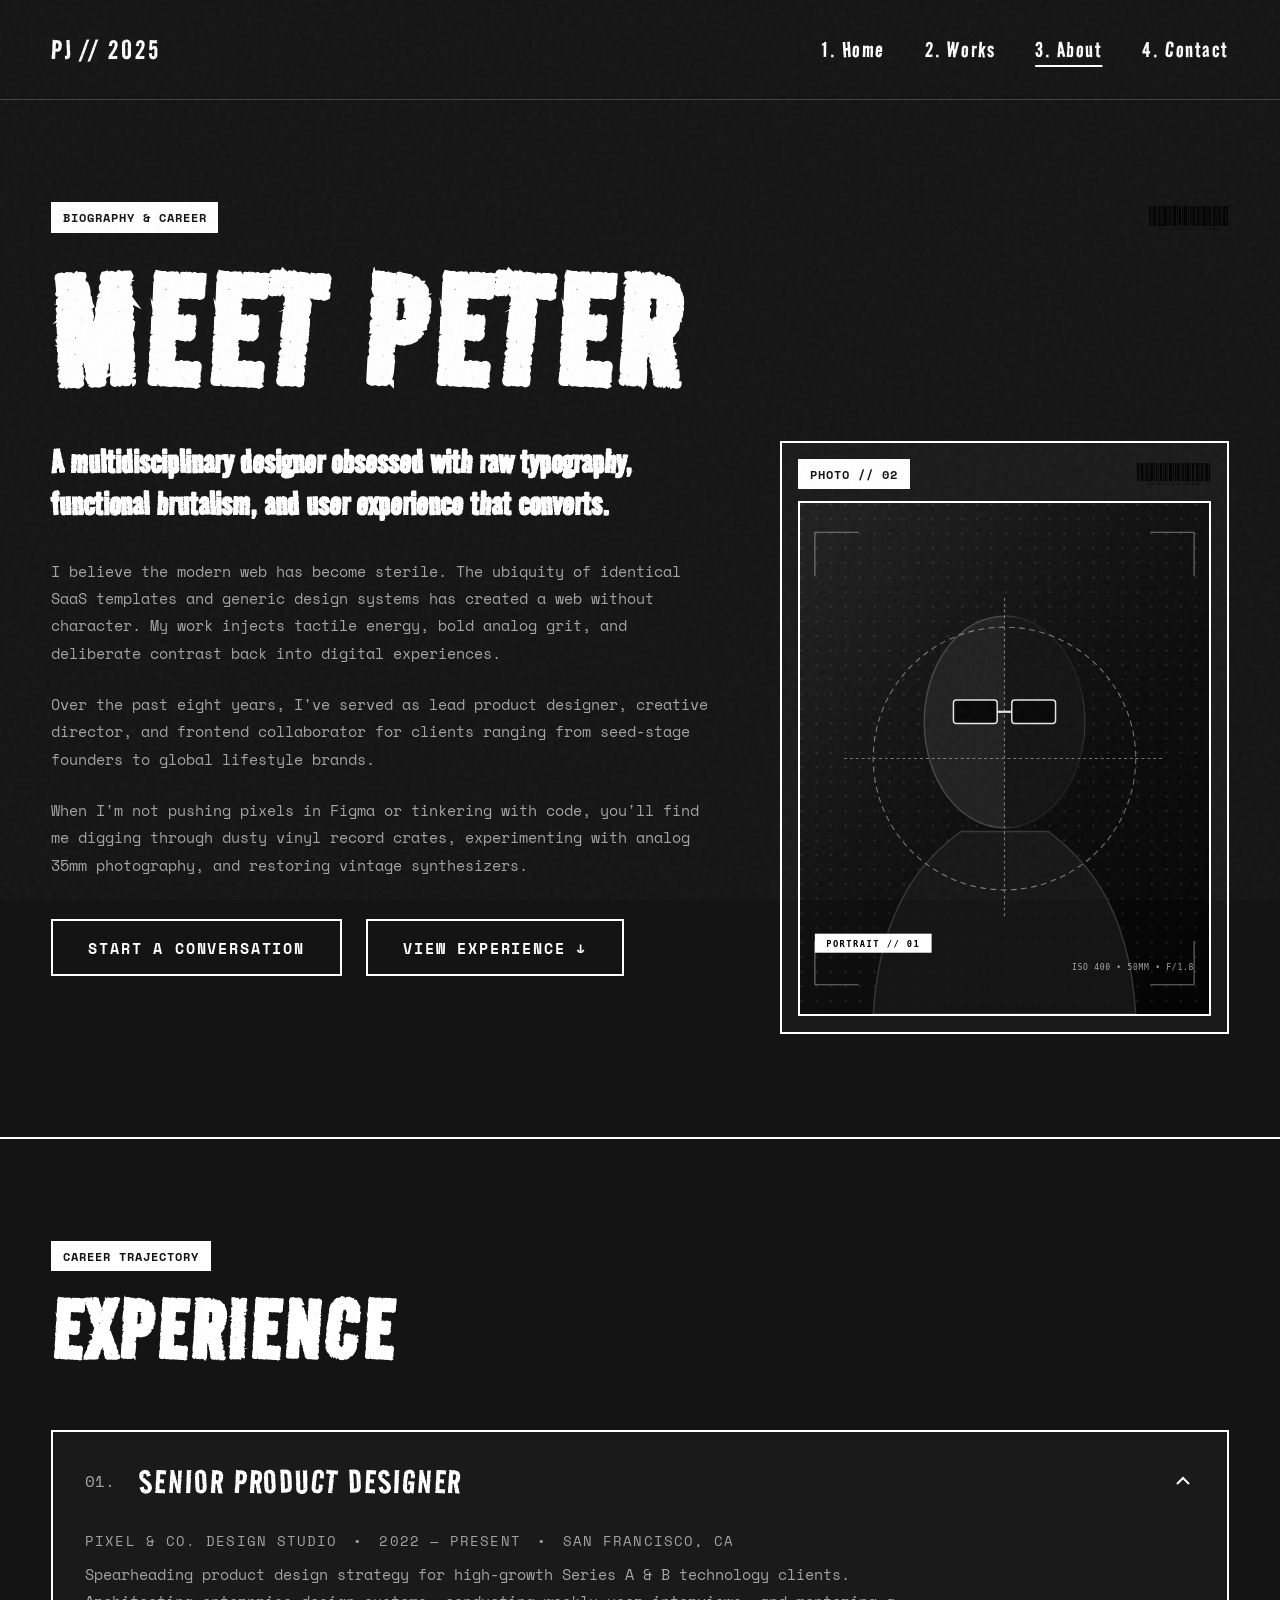
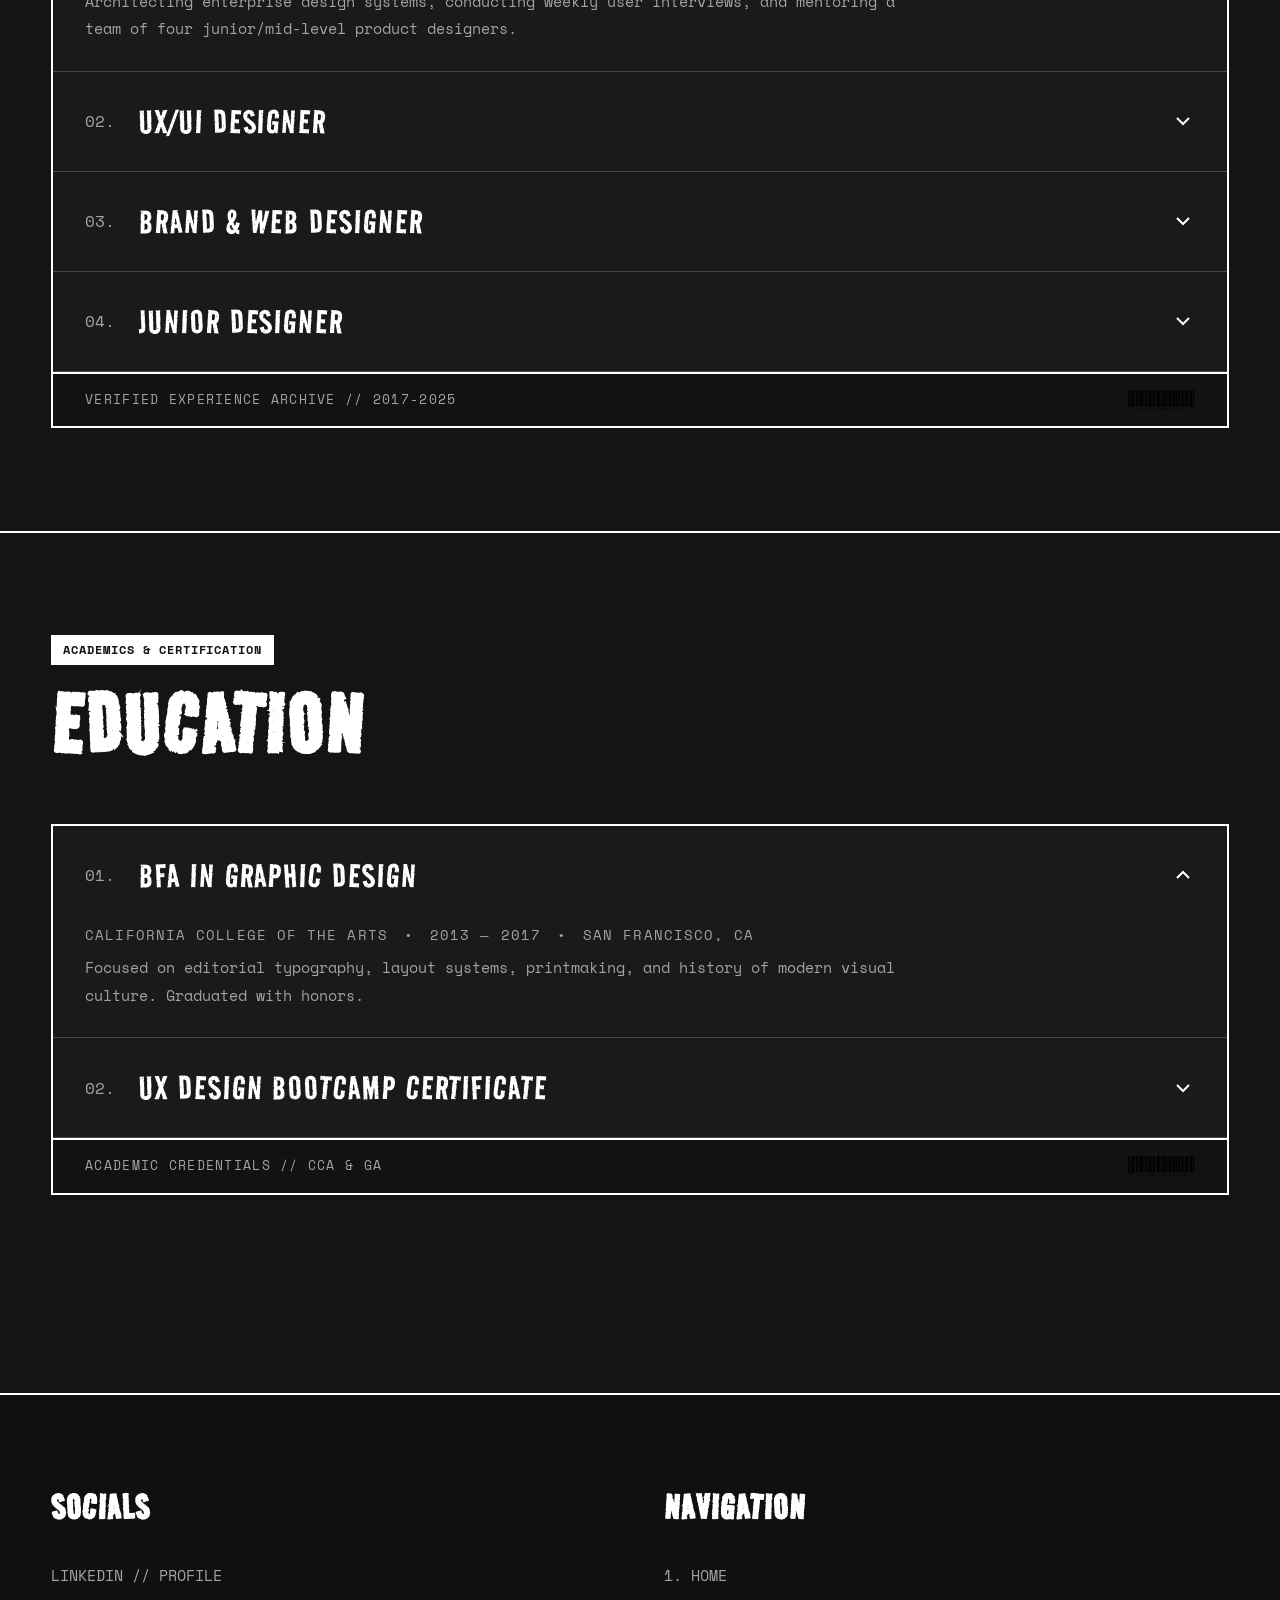
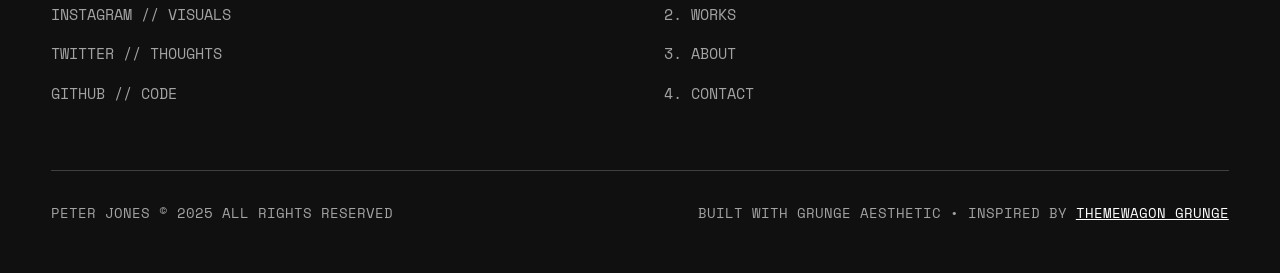
==== about.html @ 75d9b3d8 "Initial commit: Grunge aesthetic portfolio website" ====
<!DOCTYPE html>
<html lang="en">
<head>
  <meta charset="UTF-8">
  <meta name="viewport" content="width=device-width, initial-scale=1.0">
  <title>About | Portfolio</title>
  <link rel="stylesheet" href="css/style.css">
  <link rel="icon" href="assets/barcode.svg" type="image/svg+xml">
</head>
<body>
  <!-- Grain Overlay -->
  <div class="noise-overlay" aria-hidden="true"></div>

  <!-- Header Navigation -->
  <header class="site-header">
    <div class="site-container nav-wrapper">
      <a href="index.html" class="logo-stamp">
        <span>PJ // 2025</span>
      </a>

      <nav aria-label="Main Navigation">
        <ul class="nav-links">
          <li><a href="index.html" class="nav-link">1. Home</a></li>
          <li><a href="works.html" class="nav-link">2. Works</a></li>
          <li><a href="about.html" class="nav-link active">3. About</a></li>
          <li><a href="contact.html" class="nav-link">4. Contact</a></li>
        </ul>
      </nav>

      <button class="mobile-nav-toggle" aria-expanded="false" aria-label="Toggle navigation">
        MENU
      </button>
    </div>
  </header>

  <!-- Mobile Drawer Menu -->
  <div class="mobile-drawer" aria-hidden="true">
    <ul>
      <li><a href="index.html" class="nav-link">1. Home</a></li>
      <li><a href="works.html" class="nav-link">2. Works</a></li>
      <li><a href="about.html" class="nav-link active">3. About</a></li>
      <li><a href="contact.html" class="nav-link">4. Contact</a></li>
    </ul>
  </div>

  <main style="padding-top: 100px;">
    <!-- ======================================================================
         ABOUT HERO SECTION
         ====================================================================== -->
    <section class="section-spacing">
      <div class="site-container">
        
        <div class="hero-meta-bar">
          <span class="badge-pill">BIOGRAPHY &amp; CAREER</span>
          <img src="assets/barcode.svg" alt="Barcode element" style="height: 24px; width: auto;">
        </div>

        <!-- Giant Distressed Name -->
        <!-- PLACEHOLDER: Replace "MEET PETER" with your name -->
        <h1 class="font-grunge text-giant" style="margin-bottom: 2rem;">
          MEET PETER
        </h1>

        <div class="about-grid">
          <div>
            <!-- PLACEHOLDER: Main philosophy headline -->
            <h2 class="about-lead">
              A multidisciplinary designer obsessed with raw typography, functional brutalism, and user experience that converts.
            </h2>

            <div class="about-paragraphs">
              <!-- PLACEHOLDER: Bio text -->
              <p>
                I believe the modern web has become sterile. The ubiquity of identical SaaS templates and generic design systems has created a web without character. My work injects tactile energy, bold analog grit, and deliberate contrast back into digital experiences.
              </p>
              <p>
                Over the past eight years, I've served as lead product designer, creative director, and frontend collaborator for clients ranging from seed-stage founders to global lifestyle brands.
              </p>
              <p>
                When I'm not pushing pixels in Figma or tinkering with code, you'll find me digging through dusty vinyl record crates, experimenting with analog 35mm photography, and restoring vintage synthesizers.
              </p>
            </div>

            <div style="display: flex; gap: 1.5rem; flex-wrap: wrap; margin-top: 2.5rem;">
              <a href="contact.html" class="btn-brutalist">START A CONVERSATION</a>
              <!-- PLACEHOLDER: Download CV / Resume -->
              <a href="#experience" class="btn-brutalist" style="background-color: transparent;">VIEW EXPERIENCE ↓</a>
            </div>
          </div>

          <!-- Brutalist Portrait Frame -->
          <div>
            <div class="photo-frame-outer">
              <div class="photo-frame-header">
                <span class="badge-pill">PHOTO // 02</span>
                <img src="assets/barcode.svg" alt="Barcode" style="height: 22px; width: auto;">
              </div>
              <div class="photo-frame-inner">
                <!-- PLACEHOLDER: Replace with your about page portrait -->
                <img src="assets/images/hero-portrait.svg" alt="Peter Jones in studio">
              </div>
            </div>
          </div>
        </div>

      </div>
    </section>

    <!-- ======================================================================
         EXPERIENCE ACCORDION SECTION
         ====================================================================== -->
    <section id="experience" class="section-spacing" style="border-top: 2px solid var(--border-primary);">
      <div class="site-container">
        
        <div style="margin-bottom: 3.5rem;">
          <span class="badge-pill" style="margin-bottom: 1rem;">CAREER TRAJECTORY</span>
          <h2 class="font-grunge text-section-title">EXPERIENCE</h2>
        </div>

        <div class="accordion-box">
          
          <!-- Experience 1 -->
          <!-- PLACEHOLDER: Job 1 -->
          <div class="accordion-item active">
            <button class="accordion-trigger" type="button" aria-expanded="true">
              <div class="accordion-title-wrap">
                <span class="accordion-index">01.</span>
                <span class="accordion-title">SENIOR PRODUCT DESIGNER</span>
              </div>
              <svg class="accordion-icon" viewBox="0 0 24 24"><path d="M6 9l6 6 6-6"/></svg>
            </button>
            <div class="accordion-content">
              <div class="timeline-meta">
                <span>PIXEL &amp; CO. DESIGN STUDIO</span> • <span>2022 — PRESENT</span> • <span>SAN FRANCISCO, CA</span>
              </div>
              <p class="accordion-body">
                Spearheading product design strategy for high-growth Series A &amp; B technology clients. Architecting enterprise design systems, conducting weekly user interviews, and mentoring a team of four junior/mid-level product designers.
              </p>
            </div>
          </div>

          <!-- Experience 2 -->
          <!-- PLACEHOLDER: Job 2 -->
          <div class="accordion-item">
            <button class="accordion-trigger" type="button" aria-expanded="false">
              <div class="accordion-title-wrap">
                <span class="accordion-index">02.</span>
                <span class="accordion-title">UX/UI DESIGNER</span>
              </div>
              <svg class="accordion-icon" viewBox="0 0 24 24"><path d="M6 9l6 6 6-6"/></svg>
            </button>
            <div class="accordion-content">
              <div class="timeline-meta">
                <span>TECHFLOW SOLUTIONS</span> • <span>2020 — 2022</span> • <span>REMOTE</span>
              </div>
              <p class="accordion-body">
                Designed and shipped features for cloud monitoring web applications utilized by over 80,000 active developers. Built interactive prototypes in Figma and collaborated closely with engineering on design token implementations.
              </p>
            </div>
          </div>

          <!-- Experience 3 -->
          <!-- PLACEHOLDER: Job 3 -->
          <div class="accordion-item">
            <button class="accordion-trigger" type="button" aria-expanded="false">
              <div class="accordion-title-wrap">
                <span class="accordion-index">03.</span>
                <span class="accordion-title">BRAND &amp; WEB DESIGNER</span>
              </div>
              <svg class="accordion-icon" viewBox="0 0 24 24"><path d="M6 9l6 6 6-6"/></svg>
            </button>
            <div class="accordion-content">
              <div class="timeline-meta">
                <span>CREATIVE COLLECTIVE AGENCY</span> • <span>2018 — 2020</span> • <span>NEW YORK, NY</span>
              </div>
              <p class="accordion-body">
                Created responsive eCommerce websites, marketing landing pages, and holistic brand guidelines for direct-to-consumer lifestyle and apparel labels.
              </p>
            </div>
          </div>

          <!-- Experience 4 -->
          <!-- PLACEHOLDER: Job 4 -->
          <div class="accordion-item">
            <button class="accordion-trigger" type="button" aria-expanded="false">
              <div class="accordion-title-wrap">
                <span class="accordion-index">04.</span>
                <span class="accordion-title">JUNIOR DESIGNER</span>
              </div>
              <svg class="accordion-icon" viewBox="0 0 24 24"><path d="M6 9l6 6 6-6"/></svg>
            </button>
            <div class="accordion-content">
              <div class="timeline-meta">
                <span>INNOVATE DESIGN HOUSE</span> • <span>2017 — 2018</span> • <span>LOS ANGELES, CA</span>
              </div>
              <p class="accordion-body">
                Assisted senior creative directors with typography selection, moodboards, asset preparation, and client presentation decks.
              </p>
            </div>
          </div>

          <div class="accordion-box-footer">
            <span style="font-size: 0.8rem; color: var(--text-muted); letter-spacing: 0.1em;">
              VERIFIED EXPERIENCE ARCHIVE // 2017-2025
            </span>
            <img src="assets/barcode.svg" alt="Barcode graphic" style="height: 20px; width: auto;">
          </div>

        </div>

      </div>
    </section>

    <!-- ======================================================================
         EDUCATION ACCORDION SECTION
         ====================================================================== -->
    <section class="section-spacing" style="border-top: 2px solid var(--border-primary);">
      <div class="site-container">
        
        <div style="margin-bottom: 3.5rem;">
          <span class="badge-pill" style="margin-bottom: 1rem;">ACADEMICS &amp; CERTIFICATION</span>
          <h2 class="font-grunge text-section-title">EDUCATION</h2>
        </div>

        <div class="accordion-box">
          
          <!-- Education 1 -->
          <!-- PLACEHOLDER: Degree 1 -->
          <div class="accordion-item active">
            <button class="accordion-trigger" type="button" aria-expanded="true">
              <div class="accordion-title-wrap">
                <span class="accordion-index">01.</span>
                <span class="accordion-title">BFA IN GRAPHIC DESIGN</span>
              </div>
              <svg class="accordion-icon" viewBox="0 0 24 24"><path d="M6 9l6 6 6-6"/></svg>
            </button>
            <div class="accordion-content">
              <div class="timeline-meta">
                <span>CALIFORNIA COLLEGE OF THE ARTS</span> • <span>2013 — 2017</span> • <span>SAN FRANCISCO, CA</span>
              </div>
              <p class="accordion-body">
                Focused on editorial typography, layout systems, printmaking, and history of modern visual culture. Graduated with honors.
              </p>
            </div>
          </div>

          <!-- Education 2 -->
          <!-- PLACEHOLDER: Degree 2 -->
          <div class="accordion-item">
            <button class="accordion-trigger" type="button" aria-expanded="false">
              <div class="accordion-title-wrap">
                <span class="accordion-index">02.</span>
                <span class="accordion-title">UX DESIGN BOOTCAMP CERTIFICATE</span>
              </div>
              <svg class="accordion-icon" viewBox="0 0 24 24"><path d="M6 9l6 6 6-6"/></svg>
            </button>
            <div class="accordion-content">
              <div class="timeline-meta">
                <span>GENERAL ASSEMBLY</span> • <span>2018</span> • <span>IMMERSIVE PROGRAM</span>
              </div>
              <p class="accordion-body">
                Intensive 12-week program covering user research methodology, usability testing, wireframing, and interactive prototyping.
              </p>
            </div>
          </div>

          <div class="accordion-box-footer">
            <span style="font-size: 0.8rem; color: var(--text-muted); letter-spacing: 0.1em;">
              ACADEMIC CREDENTIALS // CCA &amp; GA
            </span>
            <img src="assets/barcode.svg" alt="Barcode graphic" style="height: 20px; width: auto;">
          </div>

        </div>

      </div>
    </section>

  </main>

  <!-- Global Footer -->
  <footer class="site-footer">
    <div class="site-container">
      <div class="footer-grid">
        <div>
          <h3 class="footer-col-title">SOCIALS</h3>
          <ul class="footer-links">
            <li><a href="https://linkedin.com" target="_blank" rel="noopener noreferrer" class="footer-link">LINKEDIN // PROFILE</a></li>
            <li><a href="https://instagram.com" target="_blank" rel="noopener noreferrer" class="footer-link">INSTAGRAM // VISUALS</a></li>
            <li><a href="https://x.com" target="_blank" rel="noopener noreferrer" class="footer-link">TWITTER // THOUGHTS</a></li>
            <li><a href="https://github.com" target="_blank" rel="noopener noreferrer" class="footer-link">GITHUB // CODE</a></li>
          </ul>
        </div>
        <div>
          <h3 class="footer-col-title">NAVIGATION</h3>
          <ul class="footer-links">
            <li><a href="index.html" class="footer-link">1. HOME</a></li>
            <li><a href="works.html" class="footer-link">2. WORKS</a></li>
            <li><a href="about.html" class="footer-link">3. ABOUT</a></li>
            <li><a href="contact.html" class="footer-link">4. CONTACT</a></li>
          </ul>
        </div>
      </div>

      <div class="footer-bottom">
        <div>PETER JONES © 2025 ALL RIGHTS RESERVED</div>
        <div>BUILT WITH GRUNGE AESTHETIC • INSPIRED BY <a href="https://themewagon.com/themes/grunge/" target="_blank" rel="noopener noreferrer">THEMEWAGON GRUNGE</a></div>
      </div>
    </div>
  </footer>

  <script src="js/main.js"></script>
</body>
</html>
---- css/style.css ----
@import url('https://fonts.googleapis.com/css2?family=Road+Rage&family=Space+Mono:ital,wght@0,400;0,700;1,400&display=swap');

/* ==========================================================================
   THEME VARIABLES & CSS RESET
   Grunge Portfolio Design System (ThemeWagon Grunge Recreation)
   ========================================================================== */

:root {
  --bg-primary: #141414;
  --bg-secondary: #1a1a1a;
  --bg-card: #1f1f1f;
  --text-primary: #ffffff;
  --text-muted: #a3a3a3;
  --border-primary: #ffffff;
  --border-muted: rgba(255, 255, 255, 0.2);
  --font-grunge: 'Road Rage', cursive, sans-serif;
  --font-mono: 'Space Mono', ui-monospace, SFMono-Regular, Menlo, Monaco, Consolas, monospace;
}

*, *::before, *::after {
  box-sizing: border-box;
  margin: 0;
  padding: 0;
}

html {
  font-family: var(--font-mono);
  background-color: var(--bg-primary);
  color: var(--text-primary);
  scroll-behavior: smooth;
  line-height: 1.6;
  -webkit-font-smoothing: antialiased;
}

body {
  min-height: 100vh;
  position: relative;
  overflow-x: hidden;
  background-color: var(--bg-primary);
  color: var(--text-primary);
}

/* ==========================================================================
   FILM GRAIN / NOISE OVERLAY
   ========================================================================== */
.noise-overlay {
  position: fixed;
  inset: 0;
  width: 100vw;
  height: 100vh;
  pointer-events: none;
  z-index: 9999;
  opacity: 0.045;
  background-image: url("data:image/svg+xml,%3Csvg viewBox='0 0 200 200' xmlns='http://www.w3.org/2000/svg'%3E%3Cfilter id='noiseFilter'%3E%3CfeTurbulence type='fractalNoise' baseFrequency='0.85' numOctaves='3' stitchTiles='stitch'/%3E%3C/filter%3E%3Crect width='100%25' height='100%25' filter='url(%23noiseFilter)'/%3E%3C/svg%3E");
}

/* ==========================================================================
   TYPOGRAPHY
   ========================================================================== */
.font-grunge {
  font-family: var(--font-grunge);
  letter-spacing: 0.04em;
  text-transform: uppercase;
  line-height: 0.9;
}

.font-mono {
  font-family: var(--font-mono);
}

/* Fluid Heading Sizes */
.text-giant {
  font-size: clamp(4.5rem, 14vw, 12.5rem);
  line-height: 0.85;
}

.text-section-title {
  font-size: clamp(3rem, 8vw, 6rem);
  line-height: 0.9;
}

.text-subheading {
  font-size: clamp(1.75rem, 4vw, 3rem);
  line-height: 1.1;
}

/* ==========================================================================
   LAYOUT CONTAINERS & UTILITIES
   ========================================================================== */
.site-container {
  max-width: 1380px;
  margin-left: auto;
  margin-right: auto;
  padding-left: clamp(1.25rem, 4vw, 3.5rem);
  padding-right: clamp(1.25rem, 4vw, 3.5rem);
}

.section-spacing {
  padding-top: clamp(4rem, 8vw, 8rem);
  padding-bottom: clamp(4rem, 8vw, 8rem);
}

/* ==========================================================================
   HEADER & NAVIGATION
   ========================================================================== */
.site-header {
  position: fixed;
  top: 0;
  left: 0;
  right: 0;
  z-index: 50;
  background-color: rgba(20, 20, 20, 0.85);
  backdrop-filter: blur(8px);
  border-bottom: 1px solid var(--border-muted);
}

.nav-wrapper {
  display: flex;
  justify-content: space-between;
  align-items: center;
  padding-top: 1.5rem;
  padding-bottom: 1.5rem;
}

.logo-stamp {
  font-family: var(--font-grunge);
  font-size: 2rem;
  color: var(--text-primary);
  text-decoration: none;
  letter-spacing: 0.08em;
  display: flex;
  align-items: center;
  gap: 0.5rem;
}

.nav-links {
  display: flex;
  list-style: none;
  gap: 2.5rem;
  align-items: center;
}

.nav-link {
  font-family: var(--font-grunge);
  font-size: 1.6rem;
  color: var(--text-primary);
  text-decoration: none;
  letter-spacing: 0.06em;
  transition: color 0.2s ease, text-decoration-color 0.2s ease;
  position: relative;
}

.nav-link:hover {
  color: var(--text-muted);
}

.nav-link.active {
  text-decoration: underline;
  text-decoration-thickness: 2px;
  text-underline-offset: 8px;
}

/* Mobile Hamburger Toggle */
.mobile-nav-toggle {
  display: none;
  background: none;
  border: 2px solid var(--border-primary);
  color: var(--text-primary);
  font-family: var(--font-mono);
  font-size: 0.9rem;
  padding: 0.5rem 0.85rem;
  cursor: pointer;
  text-transform: uppercase;
}

/* Mobile Drawer */
.mobile-drawer {
  display: none;
  position: fixed;
  top: 75px;
  left: 0;
  right: 0;
  background: #141414;
  border-bottom: 2px solid var(--border-primary);
  padding: 2rem 1.5rem;
  z-index: 49;
}

.mobile-drawer.open {
  display: block;
}

.mobile-drawer ul {
  list-style: none;
  display: flex;
  flex-direction: column;
  gap: 1.5rem;
}

.mobile-drawer .nav-link {
  font-size: 2.2rem;
}

/* ==========================================================================
   BRUTALIST BADGES, BUTTONS & CARDS
   ========================================================================== */
.badge-pill {
  display: inline-block;
  background-color: var(--text-primary);
  color: var(--bg-primary);
  font-family: var(--font-mono);
  font-size: 0.75rem;
  font-weight: 700;
  text-transform: uppercase;
  letter-spacing: 0.08em;
  padding: 0.35rem 0.75rem;
  border-radius: 0;
}

.btn-brutalist {
  display: inline-flex;
  align-items: center;
  justify-content: center;
  font-family: var(--font-mono);
  font-size: 0.95rem;
  font-weight: 700;
  text-transform: uppercase;
  letter-spacing: 0.12em;
  color: var(--text-primary);
  background-color: transparent;
  border: 2px solid var(--border-primary);
  padding: 0.9rem 2.2rem;
  text-decoration: none;
  cursor: pointer;
  transition: all 0.2s cubic-bezier(0.4, 0, 0.2, 1);
  position: relative;
}

.btn-brutalist:hover {
  background-color: var(--text-primary);
  color: var(--bg-primary);
}

.btn-brutalist:active {
  transform: translateY(2px);
}

/* Brutalist Borders */
.border-brutalist {
  border: 2px solid var(--border-primary);
}

.border-muted-divider {
  border-top: 1px solid var(--border-muted);
}

/* ==========================================================================
   HERO SECTION
   ========================================================================== */
.hero-statement {
  font-family: var(--font-grunge);
  font-size: clamp(1.8rem, 3.5vw, 2.75rem);
  line-height: 1.05;
  color: var(--text-primary);
  max-width: 900px;
  margin-bottom: 2rem;
}

.hero-meta-bar {
  display: flex;
  align-items: center;
  justify-content: space-between;
  gap: 1rem;
  margin-bottom: 1.5rem;
  flex-wrap: wrap;
}

.hero-grid {
  display: grid;
  grid-template-columns: 1fr;
  gap: 3rem;
  align-items: center;
  margin-top: 2rem;
}

@media (min-width: 992px) {
  .hero-grid {
    grid-template-columns: 1.1fr 0.9fr;
  }
}

/* Double-bordered photo frame */
.photo-frame-outer {
  position: relative;
  padding: 1rem;
  border: 2px solid var(--border-primary);
  background-color: var(--bg-secondary);
}

.photo-frame-inner {
  position: relative;
  border: 2px solid var(--border-primary);
  background-color: #000;
  overflow: hidden;
}

.photo-frame-inner img,
.photo-frame-inner svg {
  display: block;
  width: 100%;
  height: auto;
  aspect-ratio: 4 / 5;
  object-fit: cover;
  filter: grayscale(100%) contrast(110%);
  transition: filter 0.3s ease;
}

.photo-frame-inner:hover img,
.photo-frame-inner:hover svg {
  filter: grayscale(85%) contrast(120%);
}

.photo-frame-header {
  display: flex;
  justify-content: space-between;
  align-items: center;
  margin-bottom: 0.75rem;
}

/* ==========================================================================
   VINYL RECORD SLEEVE PROJECT CARDS
   ========================================================================== */
.projects-grid {
  display: grid;
  grid-template-columns: 1fr;
  gap: 4rem 2.5rem;
}

@media (min-width: 768px) {
  .projects-grid {
    grid-template-columns: repeat(2, 1fr);
  }
}

.vinyl-card {
  position: relative;
  text-decoration: none;
  display: flex;
  flex-direction: column;
}

.vinyl-sleeve-container {
  position: relative;
  width: 100%;
  aspect-ratio: 1 / 1;
  background-color: #0c0c0c;
  margin-bottom: 1.5rem;
}

/* The Album Jacket / Cover */
.vinyl-cover {
  position: relative;
  z-index: 10;
  width: 100%;
  height: 100%;
  border: 2px solid var(--border-primary);
  background-color: #1a1a1a;
  overflow: hidden;
  box-shadow: 0 10px 30px rgba(0, 0, 0, 0.7);
}

.vinyl-cover img,
.vinyl-cover svg {
  width: 100%;
  height: 100%;
  object-fit: cover;
  display: block;
}

.vinyl-cover-pill {
  position: absolute;
  top: 1.25rem;
  left: 1.25rem;
  z-index: 12;
}

/* The Vinyl Record Disc */
.vinyl-disc {
  position: absolute;
  top: 50%;
  right: 4%;
  transform: translateY(-50%);
  width: 90%;
  height: 90%;
  border-radius: 50%;
  z-index: 5;
  pointer-events: none;
  background: radial-gradient(
    circle,
    #0a0a0a 0%,
    #151515 28%,
    #050505 30%,
    #181818 42%,
    #0c0c0c 44%,
    #1f1f1f 58%,
    #0a0a0a 60%,
    #1a1a1a 75%,
    #060606 77%,
    #141414 96%,
    #050505 100%
  );
  box-shadow: -5px 0 25px rgba(0, 0, 0, 0.9);
  transition: transform 0.55s cubic-bezier(0.2, 0.8, 0.2, 1), right 0.55s cubic-bezier(0.2, 0.8, 0.2, 1);
  display: flex;
  align-items: center;
  justify-content: center;
}

/* Disc Center Label */
.vinyl-label {
  width: 32%;
  height: 32%;
  border-radius: 50%;
  background-color: #ffffff;
  display: flex;
  align-items: center;
  justify-content: center;
  position: relative;
  border: 3px solid #111111;
}

.vinyl-label-hole {
  width: 20%;
  height: 20%;
  border-radius: 50%;
  background-color: var(--bg-primary);
  border: 2px solid #333333;
}

/* Vinyl Hover Animation: Slide out & continuous spin */
@keyframes vinyl-spin {
  from {
    transform: translateY(-50%) rotate(0deg);
  }
  to {
    transform: translateY(-50%) rotate(360deg);
  }
}

.vinyl-card:hover .vinyl-disc,
.vinyl-card:focus .vinyl-disc {
  right: -16%;
  animation: vinyl-spin 4.5s linear infinite;
}

@media (max-width: 640px) {
  .vinyl-card:hover .vinyl-disc {
    right: -10%;
  }
}

/* Project Card Typography */
.project-card-title {
  font-family: var(--font-grunge);
  font-size: clamp(2rem, 3.5vw, 2.75rem);
  color: var(--text-primary);
  margin-bottom: 0.35rem;
  transition: color 0.2s ease;
}

.vinyl-card:hover .project-card-title {
  color: var(--text-muted);
}

.project-card-client {
  font-family: var(--font-mono);
  font-size: 0.85rem;
  color: var(--text-muted);
  text-transform: uppercase;
  letter-spacing: 0.08em;
}

/* ==========================================================================
   SERVICES & FAQ ACCORDIONS
   ========================================================================== */
.accordion-box {
  border: 2px solid var(--border-primary);
  background-color: var(--bg-secondary);
}

.accordion-item {
  border-bottom: 1px solid var(--border-muted);
}

.accordion-item:last-child {
  border-bottom: none;
}

.accordion-trigger {
  width: 100%;
  display: flex;
  justify-content: space-between;
  align-items: center;
  padding: 1.75rem 2rem;
  background: none;
  border: none;
  color: var(--text-primary);
  text-align: left;
  cursor: pointer;
  transition: background-color 0.2s ease;
}

.accordion-trigger:hover {
  background-color: rgba(255, 255, 255, 0.03);
}

.accordion-title-wrap {
  display: flex;
  align-items: center;
  gap: 1.5rem;
}

.accordion-index {
  font-family: var(--font-mono);
  font-size: 1rem;
  color: var(--text-muted);
}

.accordion-title {
  font-family: var(--font-grunge);
  font-size: clamp(1.75rem, 3vw, 2.5rem);
  letter-spacing: 0.05em;
}

.accordion-icon {
  width: 24px;
  height: 24px;
  stroke: var(--text-primary);
  stroke-width: 2;
  fill: none;
  transition: transform 0.3s cubic-bezier(0.4, 0, 0.2, 1);
}

.accordion-item.active .accordion-icon {
  transform: rotate(180deg);
}

.accordion-content {
  max-height: 0;
  overflow: hidden;
  transition: max-height 0.35s cubic-bezier(0.4, 0, 0.2, 1);
  padding: 0 2rem;
}

.accordion-item.active .accordion-content {
  max-height: 500px;
  padding-bottom: 1.75rem;
}

.accordion-body {
  font-family: var(--font-mono);
  font-size: 0.95rem;
  color: var(--text-muted);
  line-height: 1.8;
  max-width: 850px;
}

/* Accordion Footer Barcode Bar */
.accordion-box-footer {
  display: flex;
  justify-content: space-between;
  align-items: center;
  padding: 1rem 2rem;
  background-color: #121212;
  border-top: 2px solid var(--border-primary);
}

/* ==========================================================================
   ABOUT PREVIEW & ABOUT PAGE STYLES
   ========================================================================== */
.about-grid {
  display: grid;
  grid-template-columns: 1fr;
  gap: 3.5rem;
  align-items: start;
}

@media (min-width: 992px) {
  .about-grid {
    grid-template-columns: 1.2fr 0.8fr;
  }
}

.about-lead {
  font-family: var(--font-grunge);
  font-size: clamp(2rem, 3vw, 2.85rem);
  line-height: 1.1;
  margin-bottom: 2rem;
  color: var(--text-primary);
}

.about-paragraphs p {
  margin-bottom: 1.5rem;
  font-size: 0.95rem;
  color: var(--text-muted);
  line-height: 1.8;
}

/* Experience / Education Meta Tags */
.timeline-meta {
  display: flex;
  gap: 1rem;
  font-size: 0.85rem;
  color: var(--text-muted);
  text-transform: uppercase;
  letter-spacing: 0.08em;
  margin-bottom: 0.5rem;
  flex-wrap: wrap;
}

/* ==========================================================================
   PROJECT DETAIL PAGE STYLES
   ========================================================================== */
.project-detail-hero {
  border: 2px solid var(--border-primary);
  background-color: var(--bg-secondary);
  padding: 1.5rem;
  margin-bottom: 3.5rem;
}

.project-detail-image-box {
  border: 2px solid var(--border-primary);
  background-color: #000;
  overflow: hidden;
}

.project-detail-image-box img,
.project-detail-image-box svg {
  width: 100%;
  height: auto;
  display: block;
}

.metadata-grid {
  display: grid;
  grid-template-columns: repeat(2, 1fr);
  gap: 2rem;
  border-top: 2px solid var(--border-primary);
  border-bottom: 2px solid var(--border-primary);
  padding: 2rem 0;
  margin: 3rem 0;
}

@media (min-width: 768px) {
  .metadata-grid {
    grid-template-columns: repeat(4, 1fr);
  }
}

.metadata-item h4 {
  font-family: var(--font-mono);
  font-size: 0.75rem;
  text-transform: uppercase;
  color: var(--text-muted);
  letter-spacing: 0.12em;
  margin-bottom: 0.5rem;
}

.metadata-item p {
  font-family: var(--font-grunge);
  font-size: 1.6rem;
  color: var(--text-primary);
}

.gallery-grid {
  display: grid;
  grid-template-columns: 1fr;
  gap: 2rem;
  margin: 3.5rem 0;
}

@media (min-width: 768px) {
  .gallery-grid {
    grid-template-columns: repeat(2, 1fr);
  }
}

/* ==========================================================================
   CONTACT PAGE STYLES
   ========================================================================== */
.contact-cards-grid {
  display: grid;
  grid-template-columns: 1fr;
  gap: 2.5rem;
  margin-top: 3.5rem;
}

@media (min-width: 768px) {
  .contact-cards-grid {
    grid-template-columns: repeat(2, 1fr);
  }
}

.contact-card {
  border: 2px solid var(--border-primary);
  background-color: var(--bg-secondary);
  padding: 2.5rem;
  display: flex;
  flex-direction: column;
  justify-content: space-between;
  text-decoration: none;
  color: var(--text-primary);
  transition: transform 0.2s ease, background-color 0.2s ease;
  min-height: 240px;
}

.contact-card:hover {
  background-color: #242424;
  transform: translateY(-4px);
}

.contact-card-header {
  display: flex;
  justify-content: space-between;
  align-items: center;
  margin-bottom: 2rem;
}

.contact-card-type {
  font-family: var(--font-grunge);
  font-size: 2.5rem;
}

.contact-card-value {
  font-family: var(--font-mono);
  font-size: clamp(1rem, 2vw, 1.4rem);
  font-weight: 700;
  word-break: break-all;
}

/* ==========================================================================
   GLOBAL FOOTER
   ========================================================================== */
.site-footer {
  border-top: 2px solid var(--border-primary);
  background-color: #101010;
  padding-top: 5rem;
  padding-bottom: 3rem;
  margin-top: 6rem;
}

.footer-grid {
  display: grid;
  grid-template-columns: 1fr;
  gap: 3rem;
  margin-bottom: 4rem;
}

@media (min-width: 768px) {
  .footer-grid {
    grid-template-columns: repeat(2, 1fr);
  }
}

.footer-col-title {
  font-family: var(--font-grunge);
  font-size: 2.5rem;
  margin-bottom: 1.5rem;
  letter-spacing: 0.05em;
}

.footer-links {
  list-style: none;
  display: flex;
  flex-direction: column;
  gap: 0.85rem;
}

.footer-link {
  font-family: var(--font-mono);
  font-size: 0.95rem;
  color: var(--text-muted);
  text-decoration: none;
  transition: color 0.2s ease, transform 0.2s ease;
  display: inline-block;
}

.footer-link:hover {
  color: var(--text-primary);
  text-decoration: underline;
  transform: translateX(4px);
}

.footer-bottom {
  display: flex;
  flex-direction: column;
  gap: 1rem;
  justify-content: space-between;
  align-items: flex-start;
  padding-top: 2rem;
  border-top: 1px solid var(--border-muted);
  font-size: 0.85rem;
  color: var(--text-muted);
}

@media (min-width: 768px) {
  .footer-bottom {
    flex-direction: row;
    align-items: center;
  }
}

.footer-bottom a {
  color: var(--text-primary);
  text-decoration: underline;
}

/* ==========================================================================
   RESPONSIVE ADJUSTMENTS
   ========================================================================== */
@media (max-width: 850px) {
  .nav-links {
    display: none;
  }
  .mobile-nav-toggle {
    display: block;
  }
}
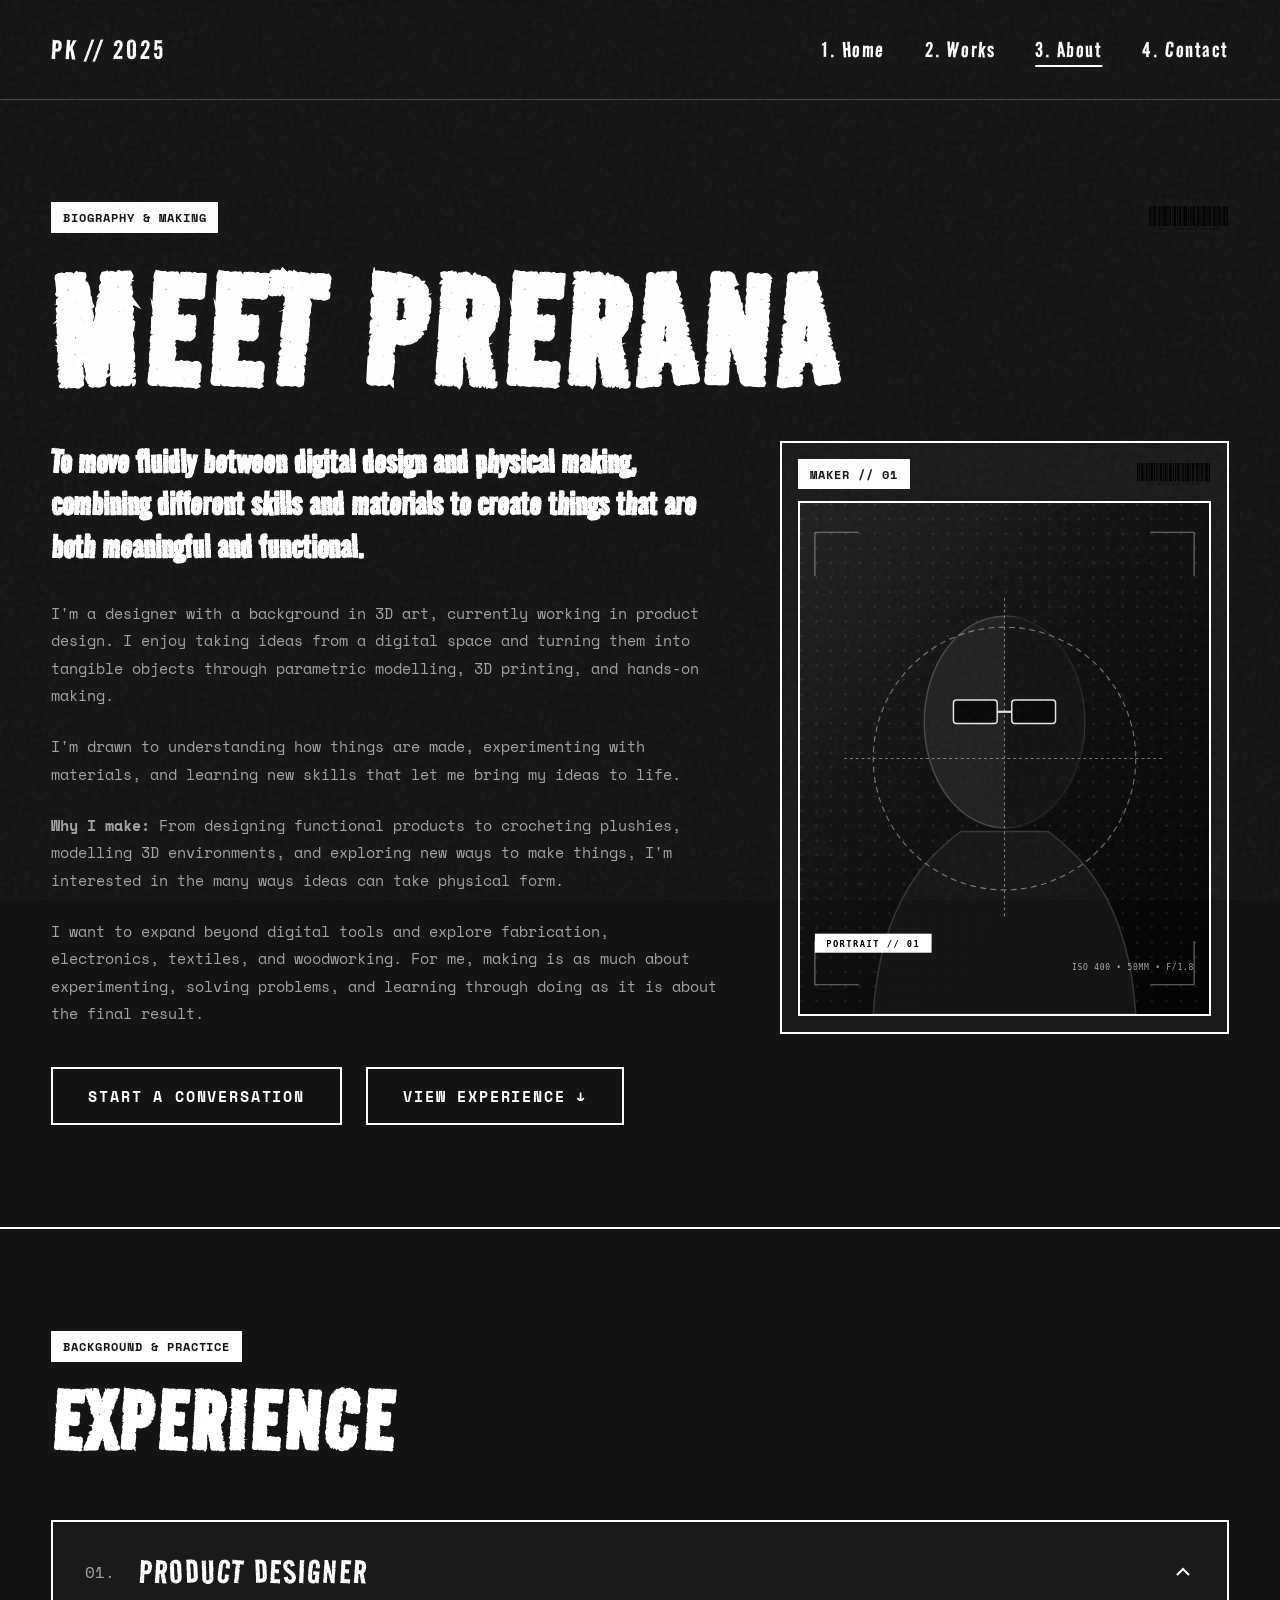
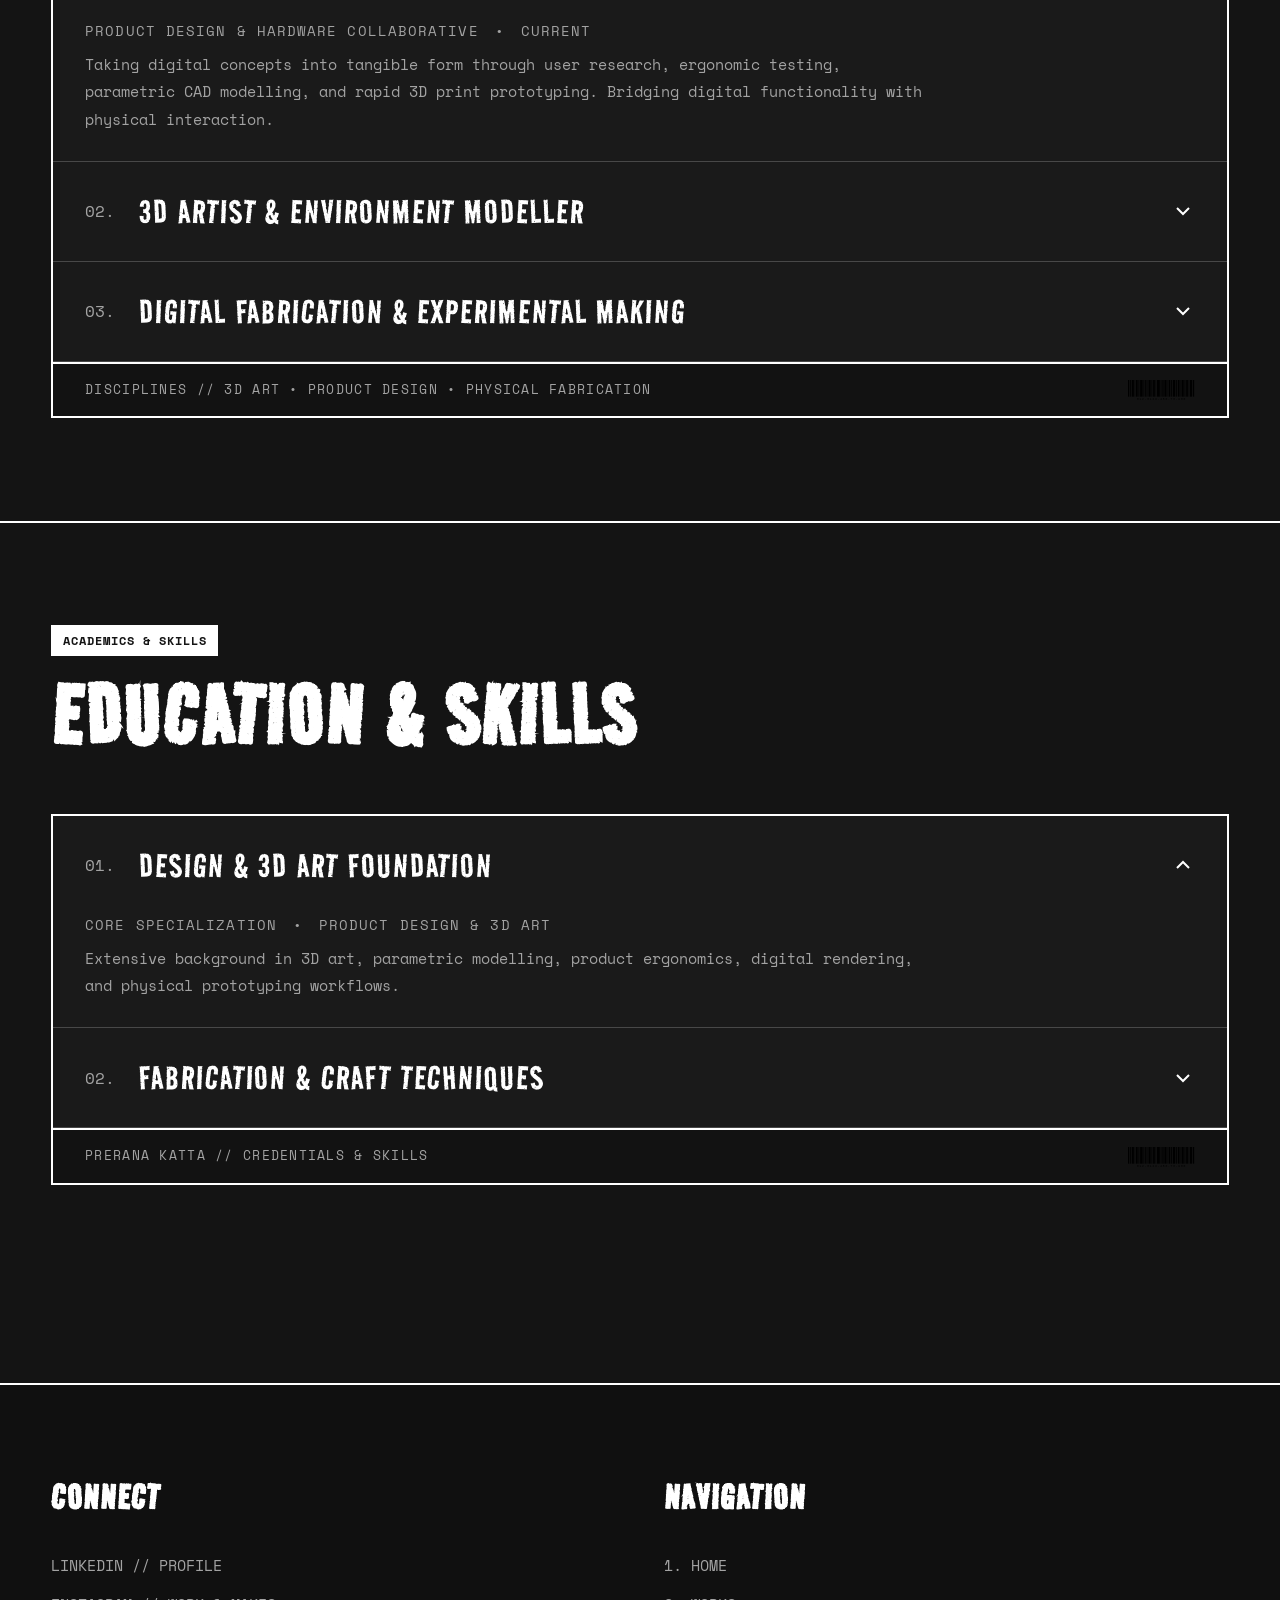
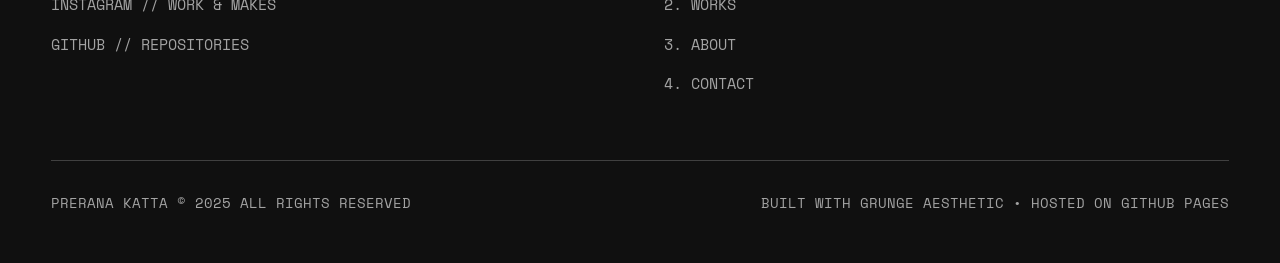
==== commit a4867c96: "Update homepage and about content for Prerana Katta" ====
--- a/about.html
+++ b/about.html
@@ -3,7 +3,7 @@
 <head>
   <meta charset="UTF-8">
   <meta name="viewport" content="width=device-width, initial-scale=1.0">
-  <title>About | Portfolio</title>
+  <title>About | Prerana Katta</title>
   <link rel="stylesheet" href="css/style.css">
   <link rel="icon" href="assets/barcode.svg" type="image/svg+xml">
 </head>
@@ -15,7 +15,7 @@
   <header class="site-header">
     <div class="site-container nav-wrapper">
       <a href="index.html" class="logo-stamp">
-        <span>PJ // 2025</span>
+        <span>PK // 2025</span>
       </a>
 
       <nav aria-label="Main Navigation">
@@ -51,39 +51,37 @@
       <div class="site-container">
         
         <div class="hero-meta-bar">
-          <span class="badge-pill">BIOGRAPHY &amp; CAREER</span>
+          <span class="badge-pill">BIOGRAPHY &amp; MAKING</span>
           <img src="assets/barcode.svg" alt="Barcode element" style="height: 24px; width: auto;">
         </div>
 
-        <!-- Giant Distressed Name -->
-        <!-- PLACEHOLDER: Replace "MEET PETER" with your name -->
         <h1 class="font-grunge text-giant" style="margin-bottom: 2rem;">
-          MEET PETER
+          MEET PRERANA
         </h1>
 
         <div class="about-grid">
           <div>
-            <!-- PLACEHOLDER: Main philosophy headline -->
             <h2 class="about-lead">
-              A multidisciplinary designer obsessed with raw typography, functional brutalism, and user experience that converts.
+              To move fluidly between digital design and physical making, combining different skills and materials to create things that are both meaningful and functional.
             </h2>
 
             <div class="about-paragraphs">
-              <!-- PLACEHOLDER: Bio text -->
-              <p>
-                I believe the modern web has become sterile. The ubiquity of identical SaaS templates and generic design systems has created a web without character. My work injects tactile energy, bold analog grit, and deliberate contrast back into digital experiences.
-              </p>
-              <p>
-                Over the past eight years, I've served as lead product designer, creative director, and frontend collaborator for clients ranging from seed-stage founders to global lifestyle brands.
-              </p>
-              <p>
-                When I'm not pushing pixels in Figma or tinkering with code, you'll find me digging through dusty vinyl record crates, experimenting with analog 35mm photography, and restoring vintage synthesizers.
+              <p>
+                I'm a designer with a background in 3D art, currently working in product design. I enjoy taking ideas from a digital space and turning them into tangible objects through parametric modelling, 3D printing, and hands-on making.
+              </p>
+              <p>
+                I'm drawn to understanding how things are made, experimenting with materials, and learning new skills that let me bring my ideas to life.
+              </p>
+              <p>
+                <strong>Why I make:</strong> From designing functional products to crocheting plushies, modelling 3D environments, and exploring new ways to make things, I'm interested in the many ways ideas can take physical form.
+              </p>
+              <p>
+                I want to expand beyond digital tools and explore fabrication, electronics, textiles, and woodworking. For me, making is as much about experimenting, solving problems, and learning through doing as it is about the final result.
               </p>
             </div>
 
             <div style="display: flex; gap: 1.5rem; flex-wrap: wrap; margin-top: 2.5rem;">
               <a href="contact.html" class="btn-brutalist">START A CONVERSATION</a>
-              <!-- PLACEHOLDER: Download CV / Resume -->
               <a href="#experience" class="btn-brutalist" style="background-color: transparent;">VIEW EXPERIENCE ↓</a>
             </div>
           </div>
@@ -92,12 +90,11 @@
           <div>
             <div class="photo-frame-outer">
               <div class="photo-frame-header">
-                <span class="badge-pill">PHOTO // 02</span>
+                <span class="badge-pill">MAKER // 01</span>
                 <img src="assets/barcode.svg" alt="Barcode" style="height: 22px; width: auto;">
               </div>
               <div class="photo-frame-inner">
-                <!-- PLACEHOLDER: Replace with your about page portrait -->
-                <img src="assets/images/hero-portrait.svg" alt="Peter Jones in studio">
+                <img src="assets/images/hero-portrait.svg" alt="Prerana Katta in studio">
               </div>
             </div>
           </div>
@@ -113,95 +110,72 @@
       <div class="site-container">
         
         <div style="margin-bottom: 3.5rem;">
-          <span class="badge-pill" style="margin-bottom: 1rem;">CAREER TRAJECTORY</span>
+          <span class="badge-pill" style="margin-bottom: 1rem;">BACKGROUND &amp; PRACTICE</span>
           <h2 class="font-grunge text-section-title">EXPERIENCE</h2>
         </div>
 
         <div class="accordion-box">
           
           <!-- Experience 1 -->
-          <!-- PLACEHOLDER: Job 1 -->
           <div class="accordion-item active">
             <button class="accordion-trigger" type="button" aria-expanded="true">
               <div class="accordion-title-wrap">
                 <span class="accordion-index">01.</span>
-                <span class="accordion-title">SENIOR PRODUCT DESIGNER</span>
-              </div>
-              <svg class="accordion-icon" viewBox="0 0 24 24"><path d="M6 9l6 6 6-6"/></svg>
-            </button>
-            <div class="accordion-content">
-              <div class="timeline-meta">
-                <span>PIXEL &amp; CO. DESIGN STUDIO</span> • <span>2022 — PRESENT</span> • <span>SAN FRANCISCO, CA</span>
-              </div>
-              <p class="accordion-body">
-                Spearheading product design strategy for high-growth Series A &amp; B technology clients. Architecting enterprise design systems, conducting weekly user interviews, and mentoring a team of four junior/mid-level product designers.
+                <span class="accordion-title">PRODUCT DESIGNER</span>
+              </div>
+              <svg class="accordion-icon" viewBox="0 0 24 24"><path d="M6 9l6 6 6-6"/></svg>
+            </button>
+            <div class="accordion-content">
+              <div class="timeline-meta">
+                <span>PRODUCT DESIGN &amp; HARDWARE COLLABORATIVE</span> • <span>CURRENT</span>
+              </div>
+              <p class="accordion-body">
+                Taking digital concepts into tangible form through user research, ergonomic testing, parametric CAD modelling, and rapid 3D print prototyping. Bridging digital functionality with physical interaction.
               </p>
             </div>
           </div>
 
           <!-- Experience 2 -->
-          <!-- PLACEHOLDER: Job 2 -->
           <div class="accordion-item">
             <button class="accordion-trigger" type="button" aria-expanded="false">
               <div class="accordion-title-wrap">
                 <span class="accordion-index">02.</span>
-                <span class="accordion-title">UX/UI DESIGNER</span>
-              </div>
-              <svg class="accordion-icon" viewBox="0 0 24 24"><path d="M6 9l6 6 6-6"/></svg>
-            </button>
-            <div class="accordion-content">
-              <div class="timeline-meta">
-                <span>TECHFLOW SOLUTIONS</span> • <span>2020 — 2022</span> • <span>REMOTE</span>
-              </div>
-              <p class="accordion-body">
-                Designed and shipped features for cloud monitoring web applications utilized by over 80,000 active developers. Built interactive prototypes in Figma and collaborated closely with engineering on design token implementations.
+                <span class="accordion-title">3D ARTIST &amp; ENVIRONMENT MODELLER</span>
+              </div>
+              <svg class="accordion-icon" viewBox="0 0 24 24"><path d="M6 9l6 6 6-6"/></svg>
+            </button>
+            <div class="accordion-content">
+              <div class="timeline-meta">
+                <span>DIGITAL 3D STUDIO</span> • <span>3D MODELLING &amp; ENVIRONMENTS</span>
+              </div>
+              <p class="accordion-body">
+                Modelling complex 3D environments, props, and procedural surfaces. Developing deep expertise in topology, geometry nodes, spatial composition, and asset pipelines.
               </p>
             </div>
           </div>
 
           <!-- Experience 3 -->
-          <!-- PLACEHOLDER: Job 3 -->
           <div class="accordion-item">
             <button class="accordion-trigger" type="button" aria-expanded="false">
               <div class="accordion-title-wrap">
                 <span class="accordion-index">03.</span>
-                <span class="accordion-title">BRAND &amp; WEB DESIGNER</span>
-              </div>
-              <svg class="accordion-icon" viewBox="0 0 24 24"><path d="M6 9l6 6 6-6"/></svg>
-            </button>
-            <div class="accordion-content">
-              <div class="timeline-meta">
-                <span>CREATIVE COLLECTIVE AGENCY</span> • <span>2018 — 2020</span> • <span>NEW YORK, NY</span>
-              </div>
-              <p class="accordion-body">
-                Created responsive eCommerce websites, marketing landing pages, and holistic brand guidelines for direct-to-consumer lifestyle and apparel labels.
-              </p>
-            </div>
-          </div>
-
-          <!-- Experience 4 -->
-          <!-- PLACEHOLDER: Job 4 -->
-          <div class="accordion-item">
-            <button class="accordion-trigger" type="button" aria-expanded="false">
-              <div class="accordion-title-wrap">
-                <span class="accordion-index">04.</span>
-                <span class="accordion-title">JUNIOR DESIGNER</span>
-              </div>
-              <svg class="accordion-icon" viewBox="0 0 24 24"><path d="M6 9l6 6 6-6"/></svg>
-            </button>
-            <div class="accordion-content">
-              <div class="timeline-meta">
-                <span>INNOVATE DESIGN HOUSE</span> • <span>2017 — 2018</span> • <span>LOS ANGELES, CA</span>
-              </div>
-              <p class="accordion-body">
-                Assisted senior creative directors with typography selection, moodboards, asset preparation, and client presentation decks.
+                <span class="accordion-title">DIGITAL FABRICATION &amp; EXPERIMENTAL MAKING</span>
+              </div>
+              <svg class="accordion-icon" viewBox="0 0 24 24"><path d="M6 9l6 6 6-6"/></svg>
+            </button>
+            <div class="accordion-content">
+              <div class="timeline-meta">
+                <span>INDEPENDENT MAKER PRACTICE</span> • <span>FABRICATION &amp; TEXTILES</span>
+              </div>
+              <p class="accordion-body">
+                Hands-on fabrication experimenting with 3D printing, textile construction, plushie crochet design, woodworking fundamentals, and emerging hardware electronics.
               </p>
             </div>
           </div>
 
           <div class="accordion-box-footer">
             <span style="font-size: 0.8rem; color: var(--text-muted); letter-spacing: 0.1em;">
-              VERIFIED EXPERIENCE ARCHIVE // 2017-2025
+              DISCIPLINES // 3D ART • PRODUCT DESIGN • PHYSICAL FABRICATION
             </span>
             <img src="assets/barcode.svg" alt="Barcode graphic" style="height: 20px; width: auto;">
           </div>
@@ -218,55 +192,53 @@
       <div class="site-container">
         
         <div style="margin-bottom: 3.5rem;">
-          <span class="badge-pill" style="margin-bottom: 1rem;">ACADEMICS &amp; CERTIFICATION</span>
-          <h2 class="font-grunge text-section-title">EDUCATION</h2>
+          <span class="badge-pill" style="margin-bottom: 1rem;">ACADEMICS &amp; SKILLS</span>
+          <h2 class="font-grunge text-section-title">EDUCATION &amp; SKILLS</h2>
         </div>
 
         <div class="accordion-box">
           
           <!-- Education 1 -->
-          <!-- PLACEHOLDER: Degree 1 -->
           <div class="accordion-item active">
             <button class="accordion-trigger" type="button" aria-expanded="true">
               <div class="accordion-title-wrap">
                 <span class="accordion-index">01.</span>
-                <span class="accordion-title">BFA IN GRAPHIC DESIGN</span>
-              </div>
-              <svg class="accordion-icon" viewBox="0 0 24 24"><path d="M6 9l6 6 6-6"/></svg>
-            </button>
-            <div class="accordion-content">
-              <div class="timeline-meta">
-                <span>CALIFORNIA COLLEGE OF THE ARTS</span> • <span>2013 — 2017</span> • <span>SAN FRANCISCO, CA</span>
-              </div>
-              <p class="accordion-body">
-                Focused on editorial typography, layout systems, printmaking, and history of modern visual culture. Graduated with honors.
+                <span class="accordion-title">DESIGN &amp; 3D ART FOUNDATION</span>
+              </div>
+              <svg class="accordion-icon" viewBox="0 0 24 24"><path d="M6 9l6 6 6-6"/></svg>
+            </button>
+            <div class="accordion-content">
+              <div class="timeline-meta">
+                <span>CORE SPECIALIZATION</span> • <span>PRODUCT DESIGN &amp; 3D ART</span>
+              </div>
+              <p class="accordion-body">
+                Extensive background in 3D art, parametric modelling, product ergonomics, digital rendering, and physical prototyping workflows.
               </p>
             </div>
           </div>
 
           <!-- Education 2 -->
-          <!-- PLACEHOLDER: Degree 2 -->
           <div class="accordion-item">
             <button class="accordion-trigger" type="button" aria-expanded="false">
               <div class="accordion-title-wrap">
                 <span class="accordion-index">02.</span>
-                <span class="accordion-title">UX DESIGN BOOTCAMP CERTIFICATE</span>
-              </div>
-              <svg class="accordion-icon" viewBox="0 0 24 24"><path d="M6 9l6 6 6-6"/></svg>
-            </button>
-            <div class="accordion-content">
-              <div class="timeline-meta">
-                <span>GENERAL ASSEMBLY</span> • <span>2018</span> • <span>IMMERSIVE PROGRAM</span>
-              </div>
-              <p class="accordion-body">
-                Intensive 12-week program covering user research methodology, usability testing, wireframing, and interactive prototyping.
+                <span class="accordion-title">FABRICATION &amp; CRAFT TECHNIQUES</span>
+              </div>
+              <svg class="accordion-icon" viewBox="0 0 24 24"><path d="M6 9l6 6 6-6"/></svg>
+            </button>
+            <div class="accordion-content">
+              <div class="timeline-meta">
+                <span>HANDS-ON SKILLS</span> • <span>DIGITAL ↔ PHYSICAL</span>
+              </div>
+              <p class="accordion-body">
+                3D printing (slicing, bed calibration, material testing), crochet and fiber arts, textile fabrication, electronic prototyping, and basic woodworking.
               </p>
             </div>
           </div>
 
           <div class="accordion-box-footer">
             <span style="font-size: 0.8rem; color: var(--text-muted); letter-spacing: 0.1em;">
-              ACADEMIC CREDENTIALS // CCA &amp; GA
+              PRERANA KATTA // CREDENTIALS &amp; SKILLS
             </span>
             <img src="assets/barcode.svg" alt="Barcode graphic" style="height: 20px; width: auto;">
           </div>
@@ -283,12 +255,11 @@
     <div class="site-container">
       <div class="footer-grid">
         <div>
-          <h3 class="footer-col-title">SOCIALS</h3>
+          <h3 class="footer-col-title">CONNECT</h3>
           <ul class="footer-links">
             <li><a href="https://linkedin.com" target="_blank" rel="noopener noreferrer" class="footer-link">LINKEDIN // PROFILE</a></li>
-            <li><a href="https://instagram.com" target="_blank" rel="noopener noreferrer" class="footer-link">INSTAGRAM // VISUALS</a></li>
-            <li><a href="https://x.com" target="_blank" rel="noopener noreferrer" class="footer-link">TWITTER // THOUGHTS</a></li>
-            <li><a href="https://github.com" target="_blank" rel="noopener noreferrer" class="footer-link">GITHUB // CODE</a></li>
+            <li><a href="https://instagram.com" target="_blank" rel="noopener noreferrer" class="footer-link">INSTAGRAM // WORK &amp; MAKES</a></li>
+            <li><a href="https://github.com/preranakattatest" target="_blank" rel="noopener noreferrer" class="footer-link">GITHUB // REPOSITORIES</a></li>
           </ul>
         </div>
         <div>
@@ -303,8 +274,8 @@
       </div>
 
       <div class="footer-bottom">
-        <div>PETER JONES © 2025 ALL RIGHTS RESERVED</div>
-        <div>BUILT WITH GRUNGE AESTHETIC • INSPIRED BY <a href="https://themewagon.com/themes/grunge/" target="_blank" rel="noopener noreferrer">THEMEWAGON GRUNGE</a></div>
+        <div>PRERANA KATTA © 2025 ALL RIGHTS RESERVED</div>
+        <div>BUILT WITH GRUNGE AESTHETIC • HOSTED ON GITHUB PAGES</div>
       </div>
     </div>
   </footer>
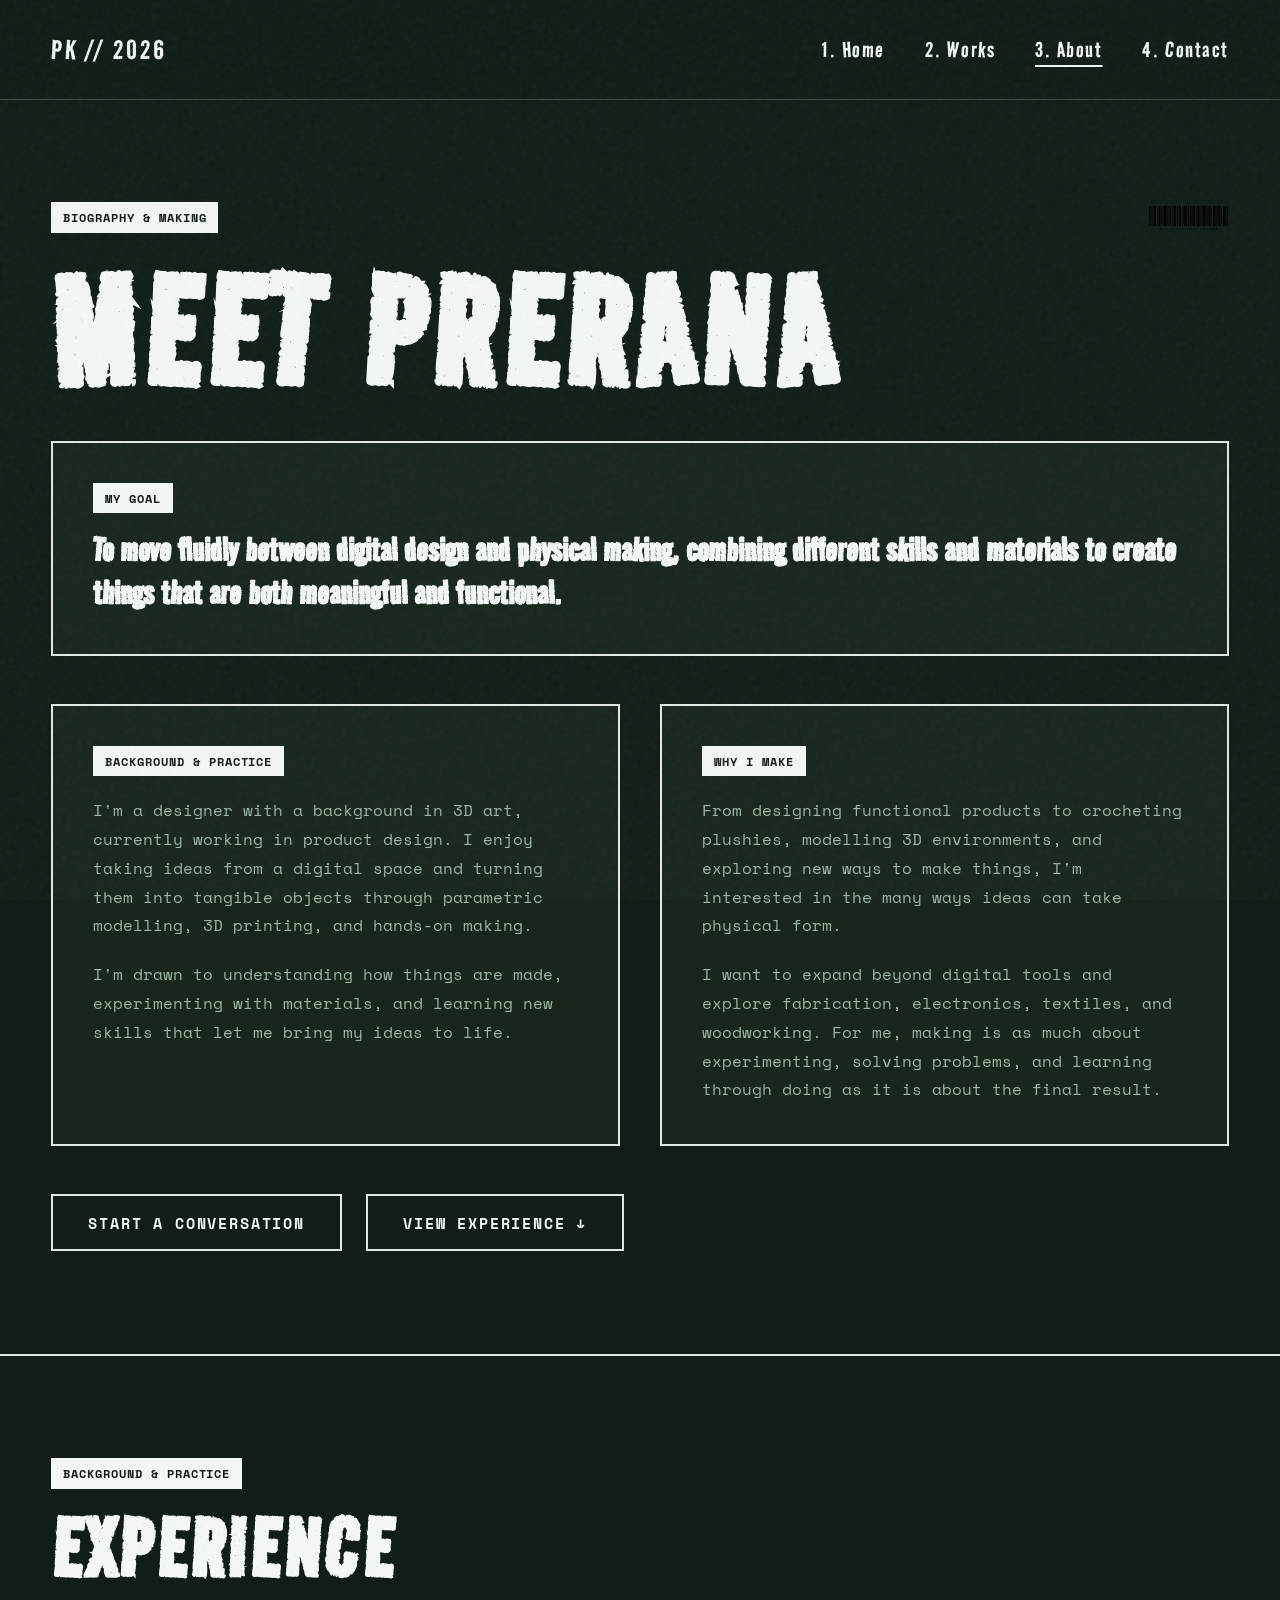
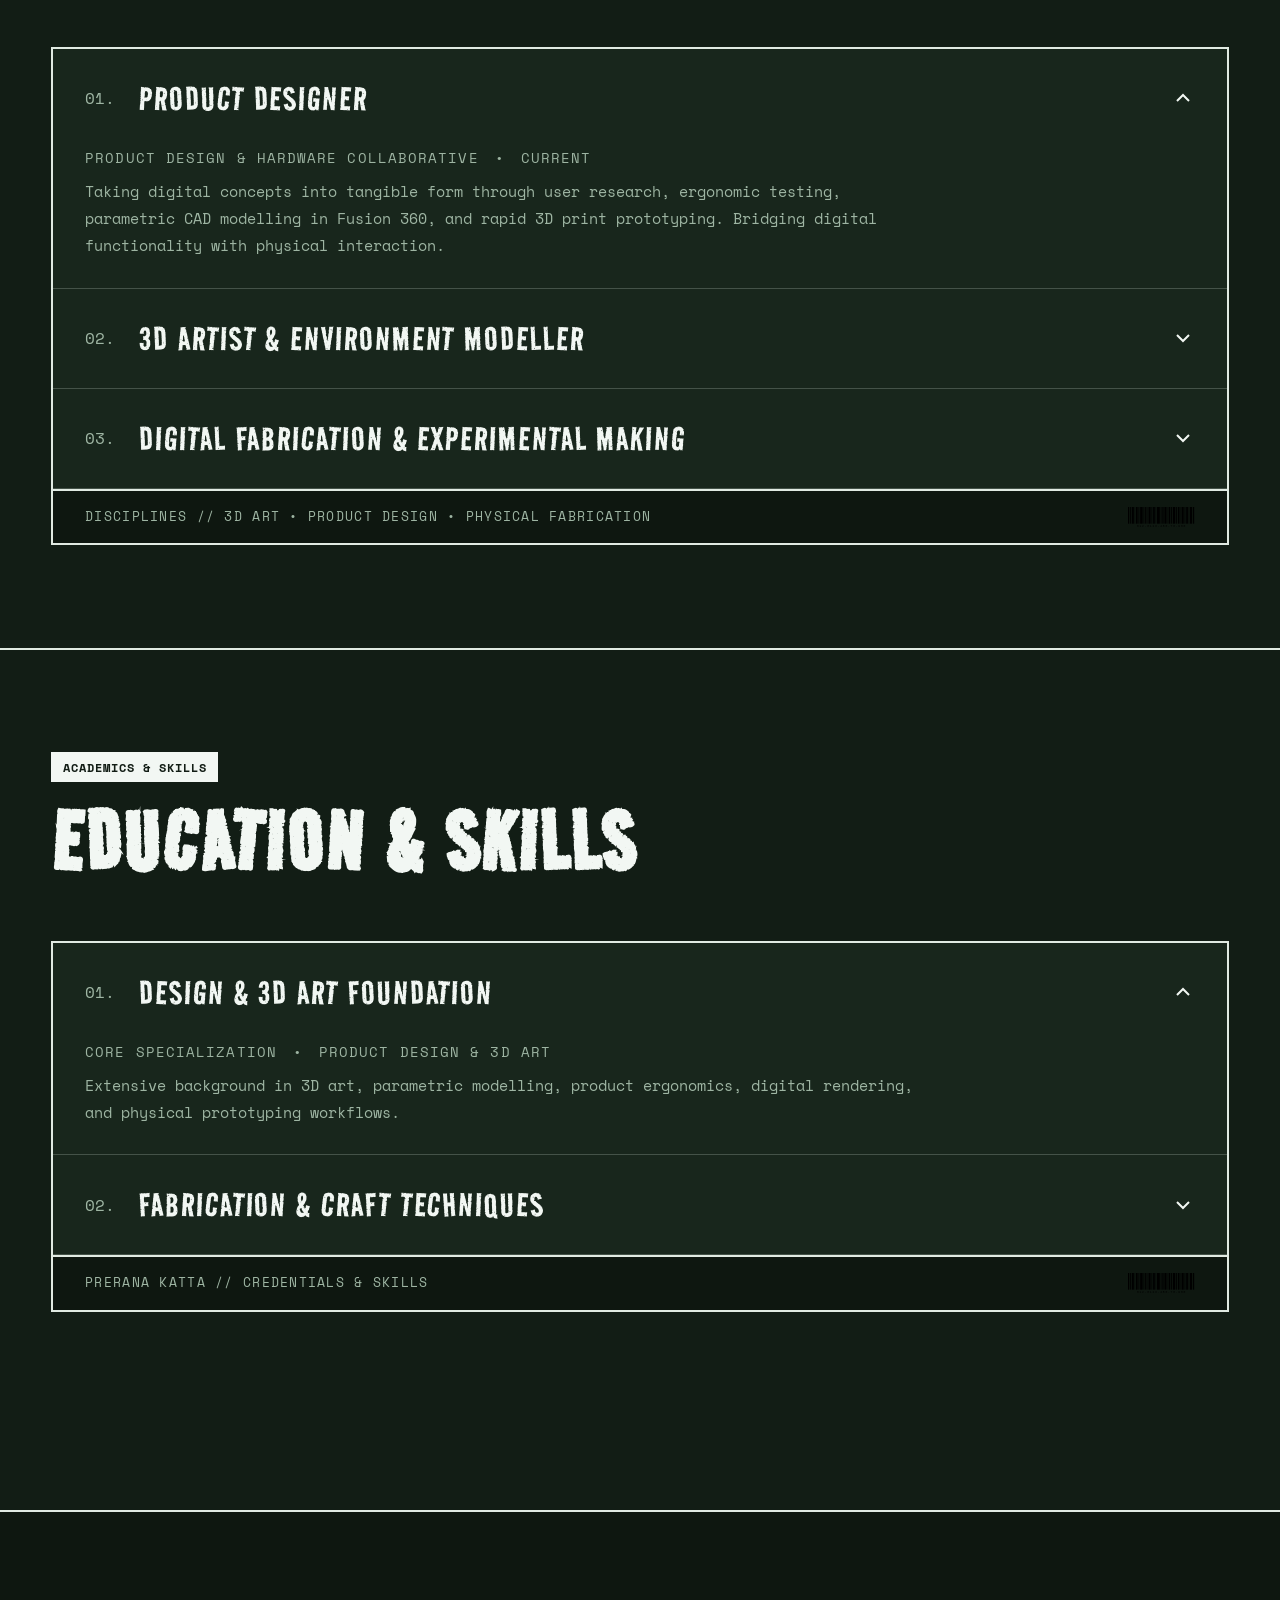
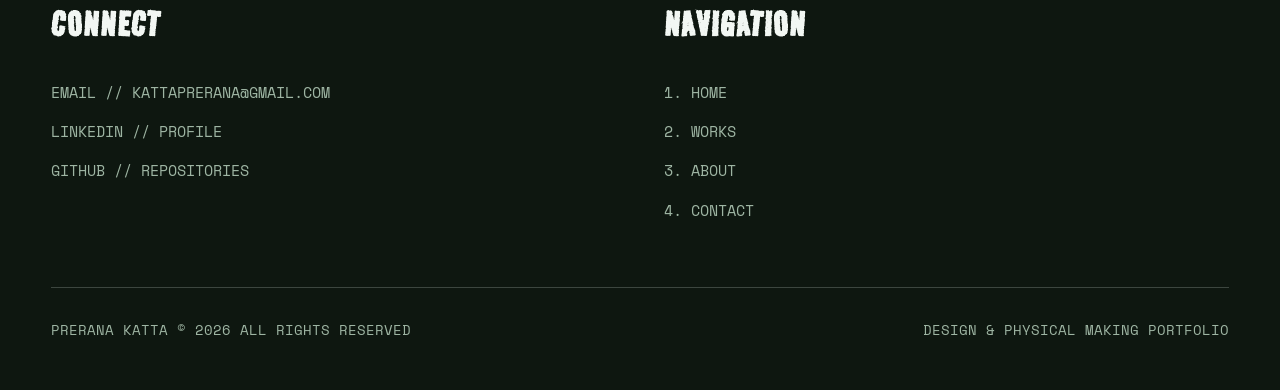
==== commit 234b8e6a: "Update portfolio: forest olive theme, real project thumbnails, 2026 year, removed portrait, and upda" ====
--- a/about.html
+++ b/about.html
@@ -15,7 +15,7 @@
   <header class="site-header">
     <div class="site-container nav-wrapper">
       <a href="index.html" class="logo-stamp">
-        <span>PK // 2025</span>
+        <span>PK // 2026</span>
       </a>
 
       <nav aria-label="Main Navigation">
@@ -45,7 +45,7 @@
 
   <main style="padding-top: 100px;">
     <!-- ======================================================================
-         ABOUT HERO SECTION
+         ABOUT HERO SECTION (NO PORTRAIT - CLEAN BRUTALIST ARCHITECTURAL LAYOUT)
          ====================================================================== -->
     <section class="section-spacing">
       <div class="site-container">
@@ -59,45 +59,45 @@
           MEET PRERANA
         </h1>
 
-        <div class="about-grid">
-          <div>
-            <h2 class="about-lead">
+        <!-- Wide Layout -->
+        <div style="display: grid; grid-template-columns: 1fr; gap: 3rem;">
+          
+          <div class="accordion-box" style="padding: 2.5rem; background-color: var(--bg-secondary);">
+            <span class="badge-pill" style="margin-bottom: 1rem;">MY GOAL</span>
+            <h2 class="about-lead" style="margin-bottom: 0;">
               To move fluidly between digital design and physical making, combining different skills and materials to create things that are both meaningful and functional.
             </h2>
-
-            <div class="about-paragraphs">
-              <p>
+          </div>
+
+          <div style="display: grid; grid-template-columns: repeat(auto-fit, minmax(340px, 1fr)); gap: 2.5rem;">
+            
+            <div class="accordion-box" style="padding: 2.5rem;">
+              <span class="badge-pill" style="margin-bottom: 1.25rem;">BACKGROUND &amp; PRACTICE</span>
+              <p style="color: var(--text-muted); line-height: 1.8; margin-bottom: 1.25rem;">
                 I'm a designer with a background in 3D art, currently working in product design. I enjoy taking ideas from a digital space and turning them into tangible objects through parametric modelling, 3D printing, and hands-on making.
               </p>
-              <p>
+              <p style="color: var(--text-muted); line-height: 1.8;">
                 I'm drawn to understanding how things are made, experimenting with materials, and learning new skills that let me bring my ideas to life.
               </p>
-              <p>
-                <strong>Why I make:</strong> From designing functional products to crocheting plushies, modelling 3D environments, and exploring new ways to make things, I'm interested in the many ways ideas can take physical form.
-              </p>
-              <p>
+            </div>
+
+            <div class="accordion-box" style="padding: 2.5rem;">
+              <span class="badge-pill" style="margin-bottom: 1.25rem;">WHY I MAKE</span>
+              <p style="color: var(--text-muted); line-height: 1.8; margin-bottom: 1.25rem;">
+                From designing functional products to crocheting plushies, modelling 3D environments, and exploring new ways to make things, I'm interested in the many ways ideas can take physical form.
+              </p>
+              <p style="color: var(--text-muted); line-height: 1.8;">
                 I want to expand beyond digital tools and explore fabrication, electronics, textiles, and woodworking. For me, making is as much about experimenting, solving problems, and learning through doing as it is about the final result.
               </p>
             </div>
 
-            <div style="display: flex; gap: 1.5rem; flex-wrap: wrap; margin-top: 2.5rem;">
-              <a href="contact.html" class="btn-brutalist">START A CONVERSATION</a>
-              <a href="#experience" class="btn-brutalist" style="background-color: transparent;">VIEW EXPERIENCE ↓</a>
-            </div>
-          </div>
-
-          <!-- Brutalist Portrait Frame -->
-          <div>
-            <div class="photo-frame-outer">
-              <div class="photo-frame-header">
-                <span class="badge-pill">MAKER // 01</span>
-                <img src="assets/barcode.svg" alt="Barcode" style="height: 22px; width: auto;">
-              </div>
-              <div class="photo-frame-inner">
-                <img src="assets/images/hero-portrait.svg" alt="Prerana Katta in studio">
-              </div>
-            </div>
-          </div>
+          </div>
+
+          <div style="display: flex; gap: 1.5rem; flex-wrap: wrap;">
+            <a href="contact.html" class="btn-brutalist">START A CONVERSATION</a>
+            <a href="#experience" class="btn-brutalist" style="background-color: transparent;">VIEW EXPERIENCE ↓</a>
+          </div>
+
         </div>
 
       </div>
@@ -130,7 +130,7 @@
                 <span>PRODUCT DESIGN &amp; HARDWARE COLLABORATIVE</span> • <span>CURRENT</span>
               </div>
               <p class="accordion-body">
-                Taking digital concepts into tangible form through user research, ergonomic testing, parametric CAD modelling, and rapid 3D print prototyping. Bridging digital functionality with physical interaction.
+                Taking digital concepts into tangible form through user research, ergonomic testing, parametric CAD modelling in Fusion 360, and rapid 3D print prototyping. Bridging digital functionality with physical interaction.
               </p>
             </div>
           </div>
@@ -149,7 +149,7 @@
                 <span>DIGITAL 3D STUDIO</span> • <span>3D MODELLING &amp; ENVIRONMENTS</span>
               </div>
               <p class="accordion-body">
-                Modelling complex 3D environments, props, and procedural surfaces. Developing deep expertise in topology, geometry nodes, spatial composition, and asset pipelines.
+                Modelling complex 3D environments, props, and procedural surfaces. Developing deep expertise in topology, geometry, spatial composition, and asset pipelines using Maya, ZBrush, Substance, and Unreal Engine.
               </p>
             </div>
           </div>
@@ -257,8 +257,8 @@
         <div>
           <h3 class="footer-col-title">CONNECT</h3>
           <ul class="footer-links">
+            <li><a href="mailto:kattaprerana@gmail.com" class="footer-link">EMAIL // KATTAPRERANA@GMAIL.COM</a></li>
             <li><a href="https://linkedin.com" target="_blank" rel="noopener noreferrer" class="footer-link">LINKEDIN // PROFILE</a></li>
-            <li><a href="https://instagram.com" target="_blank" rel="noopener noreferrer" class="footer-link">INSTAGRAM // WORK &amp; MAKES</a></li>
             <li><a href="https://github.com/preranakattatest" target="_blank" rel="noopener noreferrer" class="footer-link">GITHUB // REPOSITORIES</a></li>
           </ul>
         </div>
@@ -274,8 +274,8 @@
       </div>
 
       <div class="footer-bottom">
-        <div>PRERANA KATTA © 2025 ALL RIGHTS RESERVED</div>
-        <div>BUILT WITH GRUNGE AESTHETIC • HOSTED ON GITHUB PAGES</div>
+        <div>PRERANA KATTA © 2026 ALL RIGHTS RESERVED</div>
+        <div>DESIGN &amp; PHYSICAL MAKING PORTFOLIO</div>
       </div>
     </div>
   </footer>
--- a/css/style.css
+++ b/css/style.css
@@ -6,13 +6,15 @@
    ========================================================================== */
 
 :root {
-  --bg-primary: #141414;
-  --bg-secondary: #1a1a1a;
-  --bg-card: #1f1f1f;
-  --text-primary: #ffffff;
-  --text-muted: #a3a3a3;
-  --border-primary: #ffffff;
-  --border-muted: rgba(255, 255, 255, 0.2);
+  --bg-primary: #121d15;
+  --bg-secondary: #18261c;
+  --bg-card: #1f3024;
+  --bg-card-hover: #263b2d;
+  --text-primary: #f2f7f3;
+  --text-muted: #9eb5a3;
+  --border-primary: #e0eae2;
+  --border-muted: rgba(224, 234, 226, 0.22);
+  --accent-olive: #54785b;
   --font-grunge: 'Road Rage', cursive, sans-serif;
   --font-mono: 'Space Mono', ui-monospace, SFMono-Regular, Menlo, Monaco, Consolas, monospace;
 }
@@ -109,7 +111,7 @@
   left: 0;
   right: 0;
   z-index: 50;
-  background-color: rgba(20, 20, 20, 0.85);
+  background-color: rgba(18, 29, 21, 0.88);
   backdrop-filter: blur(8px);
   border-bottom: 1px solid var(--border-muted);
 }
@@ -180,7 +182,7 @@
   top: 75px;
   left: 0;
   right: 0;
-  background: #141414;
+  background: var(--bg-primary);
   border-bottom: 2px solid var(--border-primary);
   padding: 2rem 1.5rem;
   z-index: 49;
@@ -353,7 +355,7 @@
   position: relative;
   width: 100%;
   aspect-ratio: 1 / 1;
-  background-color: #0c0c0c;
+  background-color: #0b140e;
   margin-bottom: 1.5rem;
 }
 
@@ -364,7 +366,7 @@
   width: 100%;
   height: 100%;
   border: 2px solid var(--border-primary);
-  background-color: #1a1a1a;
+  background-color: var(--bg-secondary);
   overflow: hidden;
   box-shadow: 0 10px 30px rgba(0, 0, 0, 0.7);
 }
@@ -571,7 +573,7 @@
   justify-content: space-between;
   align-items: center;
   padding: 1rem 2rem;
-  background-color: #121212;
+  background-color: #0e1710;
   border-top: 2px solid var(--border-primary);
 }
 
@@ -715,7 +717,7 @@
 }
 
 .contact-card:hover {
-  background-color: #242424;
+  background-color: var(--bg-card-hover);
   transform: translateY(-4px);
 }
 
@@ -743,7 +745,7 @@
    ========================================================================== */
 .site-footer {
   border-top: 2px solid var(--border-primary);
-  background-color: #101010;
+  background-color: #0e1710;
   padding-top: 5rem;
   padding-bottom: 3rem;
   margin-top: 6rem;
